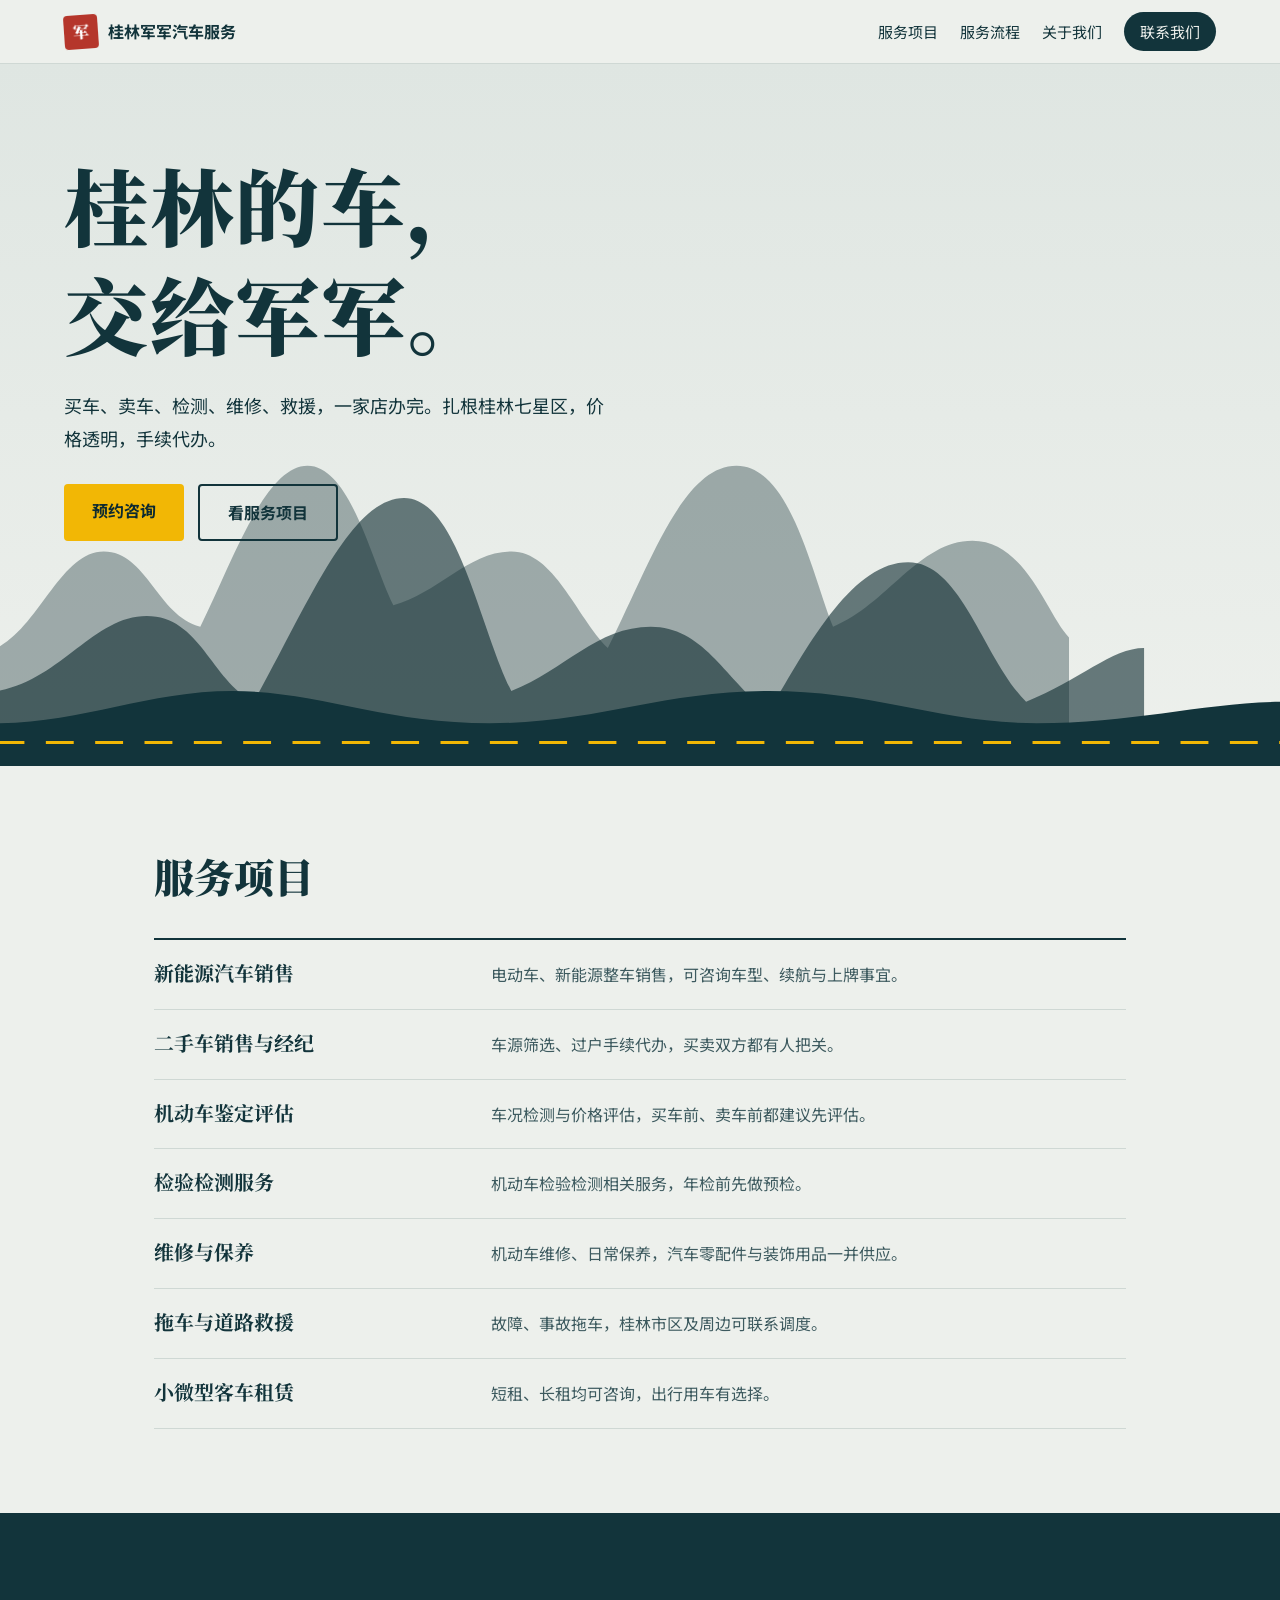
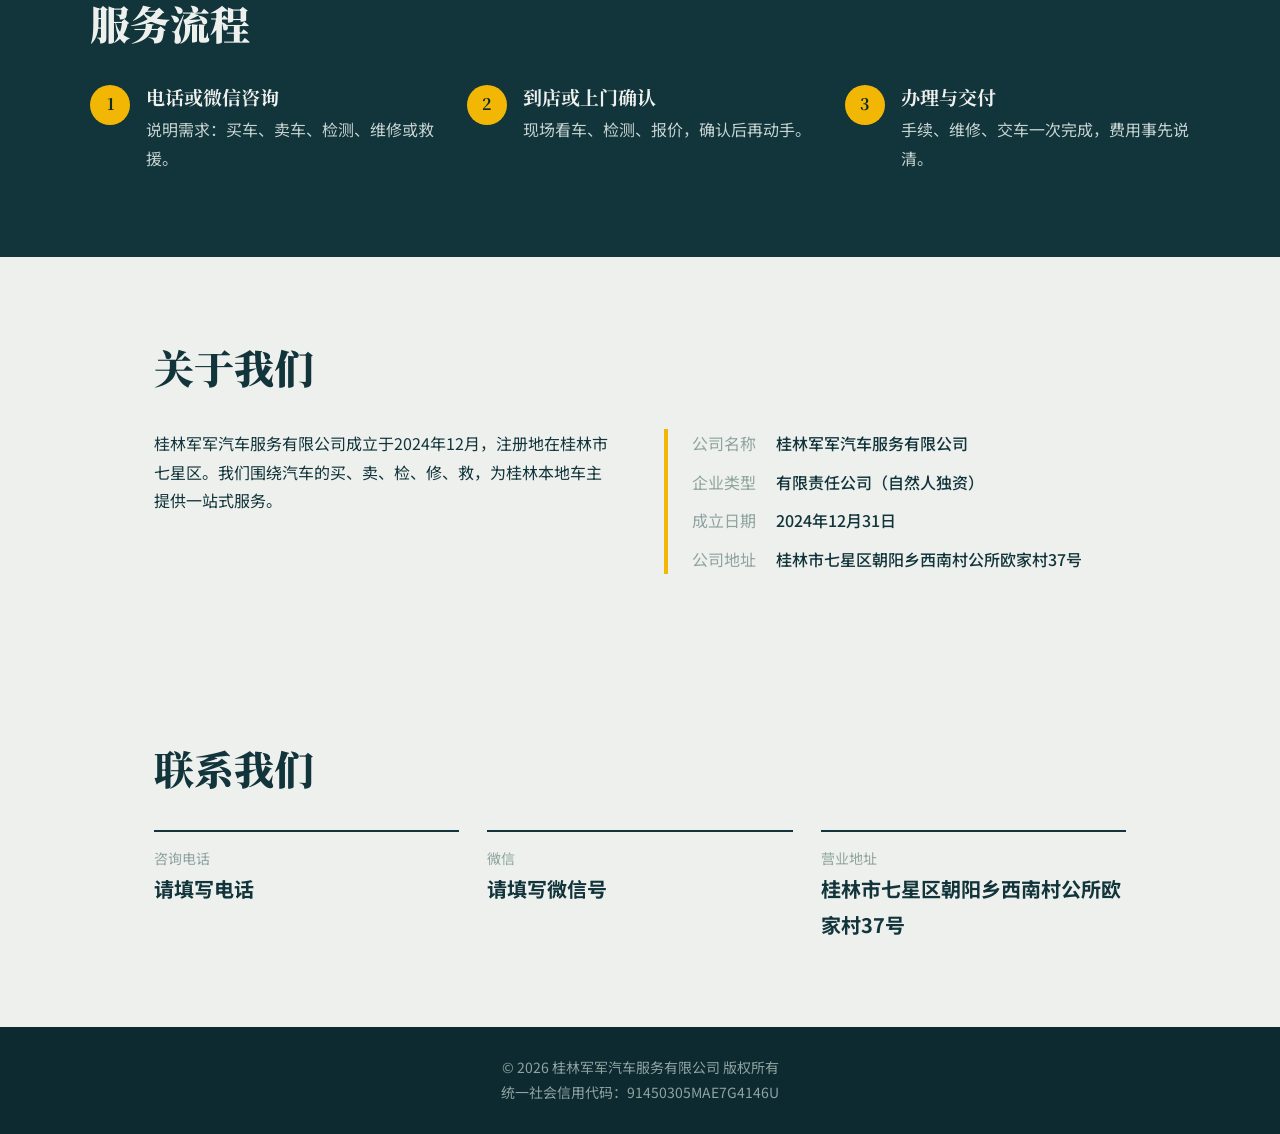
==== index.html @ 0c083b57 "Add files via upload" ====
<!DOCTYPE html>
<html lang="zh-CN">
<head>
<meta charset="UTF-8">
<meta name="viewport" content="width=device-width, initial-scale=1">
<title>桂林军军汽车服务有限公司｜桂林七星区汽车销售、维修保养、二手车、道路救援</title>
<meta name="description" content="桂林军军汽车服务有限公司，位于桂林市七星区，提供新能源汽车与二手车销售、二手车经纪、机动车鉴定评估、维修保养、拖车救援、小微型客车租赁。">
<link rel="icon" href="favicon.svg" type="image/svg+xml">
<link rel="preconnect" href="https://fonts.googleapis.com">
<link rel="preconnect" href="https://fonts.gstatic.com" crossorigin>
<link href="https://fonts.googleapis.com/css2?family=Noto+Sans+SC:wght@400;500;700&family=Noto+Serif+SC:wght@600;900&display=swap" rel="stylesheet">
<link rel="stylesheet" href="style.css">
</head>
<body>

<header class="top">
  <a class="brand" href="#">
    <span class="seal">军</span>
    <span>桂林军军汽车服务</span>
  </a>
  <nav>
    <a href="#services">服务项目</a>
    <a href="#process">服务流程</a>
    <a href="#about">关于我们</a>
    <a href="#contact" class="nav-cta">联系我们</a>
  </nav>
</header>

<main>
<section class="hero">
  <div class="hero-text">
    <h1>桂林的车，<br>交给军军。</h1>
    <p>买车、卖车、检测、维修、救援，一家店办完。扎根桂林七星区，价格透明，手续代办。</p>
    <div class="hero-actions">
      <a class="btn" href="#contact">预约咨询</a>
      <a class="btn ghost" href="#services">看服务项目</a>
    </div>
  </div>
  <svg class="karst" viewBox="0 0 1200 360" preserveAspectRatio="xMidYMax slice" aria-hidden="true">
    <path d="M0 360V250c40-20 60-90 100-90s50 60 90 70c30-60 60-150 100-150s60 90 80 130c40-10 70-50 110-50s60 60 90 90c40-80 70-170 120-170s70 100 90 150c50-20 80-80 130-80s70 70 90 90V360z" fill="#0d2a30" opacity=".35"/>
    <path d="M0 360V290c60-10 90-70 140-70s60 60 100 80c50-90 90-190 140-190s70 120 100 180c50-20 80-60 130-60s70 50 110 80c40-70 80-140 130-140s70 90 110 130c50-20 80-50 110-50V360z" fill="#0d2a30" opacity=".6"/>
    <path d="M0 360V320c80 0 140-30 220-30s140 30 240 30 160-30 260-30 160 30 250 30 160-20 230-20V360z" fill="#12343B"/>
    <path d="M0 338h1200" stroke="#F2B705" stroke-width="3" stroke-dasharray="26 20"/>
  </svg>
</section>

<section id="services" class="block">
  <h2>服务项目</h2>
  <ul class="rows">
    <li><h3>新能源汽车销售</h3><p>电动车、新能源整车销售，可咨询车型、续航与上牌事宜。</p></li>
    <li><h3>二手车销售与经纪</h3><p>车源筛选、过户手续代办，买卖双方都有人把关。</p></li>
    <li><h3>机动车鉴定评估</h3><p>车况检测与价格评估，买车前、卖车前都建议先评估。</p></li>
    <li><h3>检验检测服务</h3><p>机动车检验检测相关服务，年检前先做预检。</p></li>
    <li><h3>维修与保养</h3><p>机动车维修、日常保养，汽车零配件与装饰用品一并供应。</p></li>
    <li><h3>拖车与道路救援</h3><p>故障、事故拖车，桂林市区及周边可联系调度。</p></li>
    <li><h3>小微型客车租赁</h3><p>短租、长租均可咨询，出行用车有选择。</p></li>
  </ul>
</section>

<section id="process" class="block alt">
  <h2>服务流程</h2>
  <ol class="steps">
    <li><b>1</b><div><h3>电话或微信咨询</h3><p>说明需求：买车、卖车、检测、维修或救援。</p></div></li>
    <li><b>2</b><div><h3>到店或上门确认</h3><p>现场看车、检测、报价，确认后再动手。</p></div></li>
    <li><b>3</b><div><h3>办理与交付</h3><p>手续、维修、交车一次完成，费用事先说清。</p></div></li>
  </ol>
</section>

<section id="about" class="block">
  <h2>关于我们</h2>
  <div class="about">
    <p>桂林军军汽车服务有限公司成立于2024年12月，注册地在桂林市七星区。我们围绕汽车的买、卖、检、修、救，为桂林本地车主提供一站式服务。</p>
    <dl class="facts">
      <dt>公司名称</dt><dd>桂林军军汽车服务有限公司</dd>
      <dt>企业类型</dt><dd>有限责任公司（自然人独资）</dd>
      <dt>成立日期</dt><dd>2024年12月31日</dd>
      <dt>公司地址</dt><dd>桂林市七星区朝阳乡西南村公所欧家村37号</dd>
    </dl>
  </div>
</section>

<section id="contact" class="block contact">
  <h2>联系我们</h2>
  <div class="contact-grid">
    <div><span class="label">咨询电话</span><a href="tel:00000000000">请填写电话</a></div>
    <div><span class="label">微信</span><span>请填写微信号</span></div>
    <div><span class="label">营业地址</span><span>桂林市七星区朝阳乡西南村公所欧家村37号</span></div>
  </div>
</section>
</main>

<footer>
  <p>© <span id="y">2025</span> 桂林军军汽车服务有限公司 版权所有</p>
  <p>统一社会信用代码：91450305MAE7G4146U</p>
  <!-- 备案号：取得ICP备案后填写，例如 桂ICP备XXXXXXXX号 -->
</footer>

<script src="script.js"></script>
</body>
</html>
---- style.css ----
:root{--mist:#EDF0EC;--ink:#12343B;--ink2:#0d2a30;--haze:#8FA3A0;--sign:#F2B705;--seal:#B5362B;--line:#cfd8d4}
*{box-sizing:border-box;margin:0;padding:0}
html{scroll-behavior:smooth}
body{font-family:"Noto Sans SC","PingFang SC","Microsoft YaHei",sans-serif;background:var(--mist);color:var(--ink);line-height:1.8;font-size:16px}
h1,h2,h3{font-family:"Noto Serif SC","Songti SC",serif;line-height:1.3}
a{color:inherit}
:focus-visible{outline:3px solid var(--sign);outline-offset:3px}

.top{position:sticky;top:0;z-index:10;display:flex;justify-content:space-between;align-items:center;padding:12px 5vw;background:rgba(237,240,236,.92);backdrop-filter:blur(8px);border-bottom:1px solid var(--line)}
.brand{display:flex;align-items:center;gap:10px;text-decoration:none;font-weight:700}
.seal{display:inline-grid;place-items:center;width:34px;height:34px;background:var(--seal);color:#fff;font-family:"Noto Serif SC",serif;font-weight:900;border-radius:4px;transform:rotate(-4deg)}
nav{display:flex;gap:22px;align-items:center}
nav a{text-decoration:none;font-size:15px}
nav a:hover{color:var(--seal)}
.nav-cta{background:var(--ink);color:var(--mist);padding:6px 16px;border-radius:999px}
.nav-cta:hover{color:var(--sign)}

.hero{position:relative;min-height:78vh;background:linear-gradient(#dfe6e2,var(--mist));overflow:hidden;display:flex;align-items:center;padding:0 5vw 140px}
.hero-text{position:relative;z-index:2;max-width:640px}
.hero h1{font-size:clamp(40px,7vw,84px);font-weight:900;letter-spacing:.02em}
.hero p{margin:22px 0 30px;max-width:30em;font-size:18px}
.hero-actions{display:flex;gap:14px;flex-wrap:wrap}
.btn{display:inline-block;padding:12px 28px;background:var(--sign);color:var(--ink2);font-weight:700;text-decoration:none;border-radius:4px;transition:transform .15s}
.btn:hover{transform:translateY(-2px)}
.btn.ghost{background:transparent;border:2px solid var(--ink);color:var(--ink)}
.karst{position:absolute;left:0;right:0;bottom:0;width:100%;height:55%;z-index:1}

.block{padding:84px 5vw;max-width:1100px;margin:0 auto}
.block.alt{max-width:none;background:var(--ink);color:var(--mist)}
.block.alt>*{max-width:1100px;margin-left:auto;margin-right:auto}
.block h2{font-size:clamp(28px,4vw,40px);margin-bottom:36px;font-weight:900}

.rows{list-style:none;border-top:2px solid var(--ink)}
.rows li{display:grid;grid-template-columns:minmax(160px,1fr) 2fr;gap:20px;padding:20px 0;border-bottom:1px solid var(--line)}
.rows h3{font-size:20px}
.rows p{color:#3d5a5f}

.steps{list-style:none;display:grid;grid-template-columns:repeat(3,1fr);gap:32px}
.steps li{display:flex;gap:16px}
.steps b{flex:none;display:grid;place-items:center;width:40px;height:40px;border-radius:50%;background:var(--sign);color:var(--ink2);font-family:"Noto Serif SC",serif}
.steps h3{font-size:19px;margin-bottom:6px}
.steps p{color:#c5d3d0}

.about{display:grid;grid-template-columns:1fr 1fr;gap:48px;align-items:start}
.facts{display:grid;grid-template-columns:auto 1fr;gap:10px 20px;border-left:4px solid var(--sign);padding-left:24px}
.facts dt{color:var(--haze)}
.facts dd{font-weight:500}

.contact-grid{display:grid;grid-template-columns:repeat(3,1fr);gap:28px}
.contact-grid>div{border-top:2px solid var(--ink);padding-top:14px}
.label{display:block;color:var(--haze);font-size:14px}
.contact-grid a,.contact-grid span:not(.label){font-size:20px;font-weight:700;text-decoration:none}

footer{background:var(--ink2);color:var(--haze);text-align:center;padding:28px 5vw;font-size:14px}

@media(max-width:760px){
  nav a:not(.nav-cta){display:none}
  .rows li,.about,.steps,.contact-grid{grid-template-columns:1fr}
  .hero{min-height:70vh}
}
@media(prefers-reduced-motion:reduce){html{scroll-behavior:auto}.btn{transition:none}}
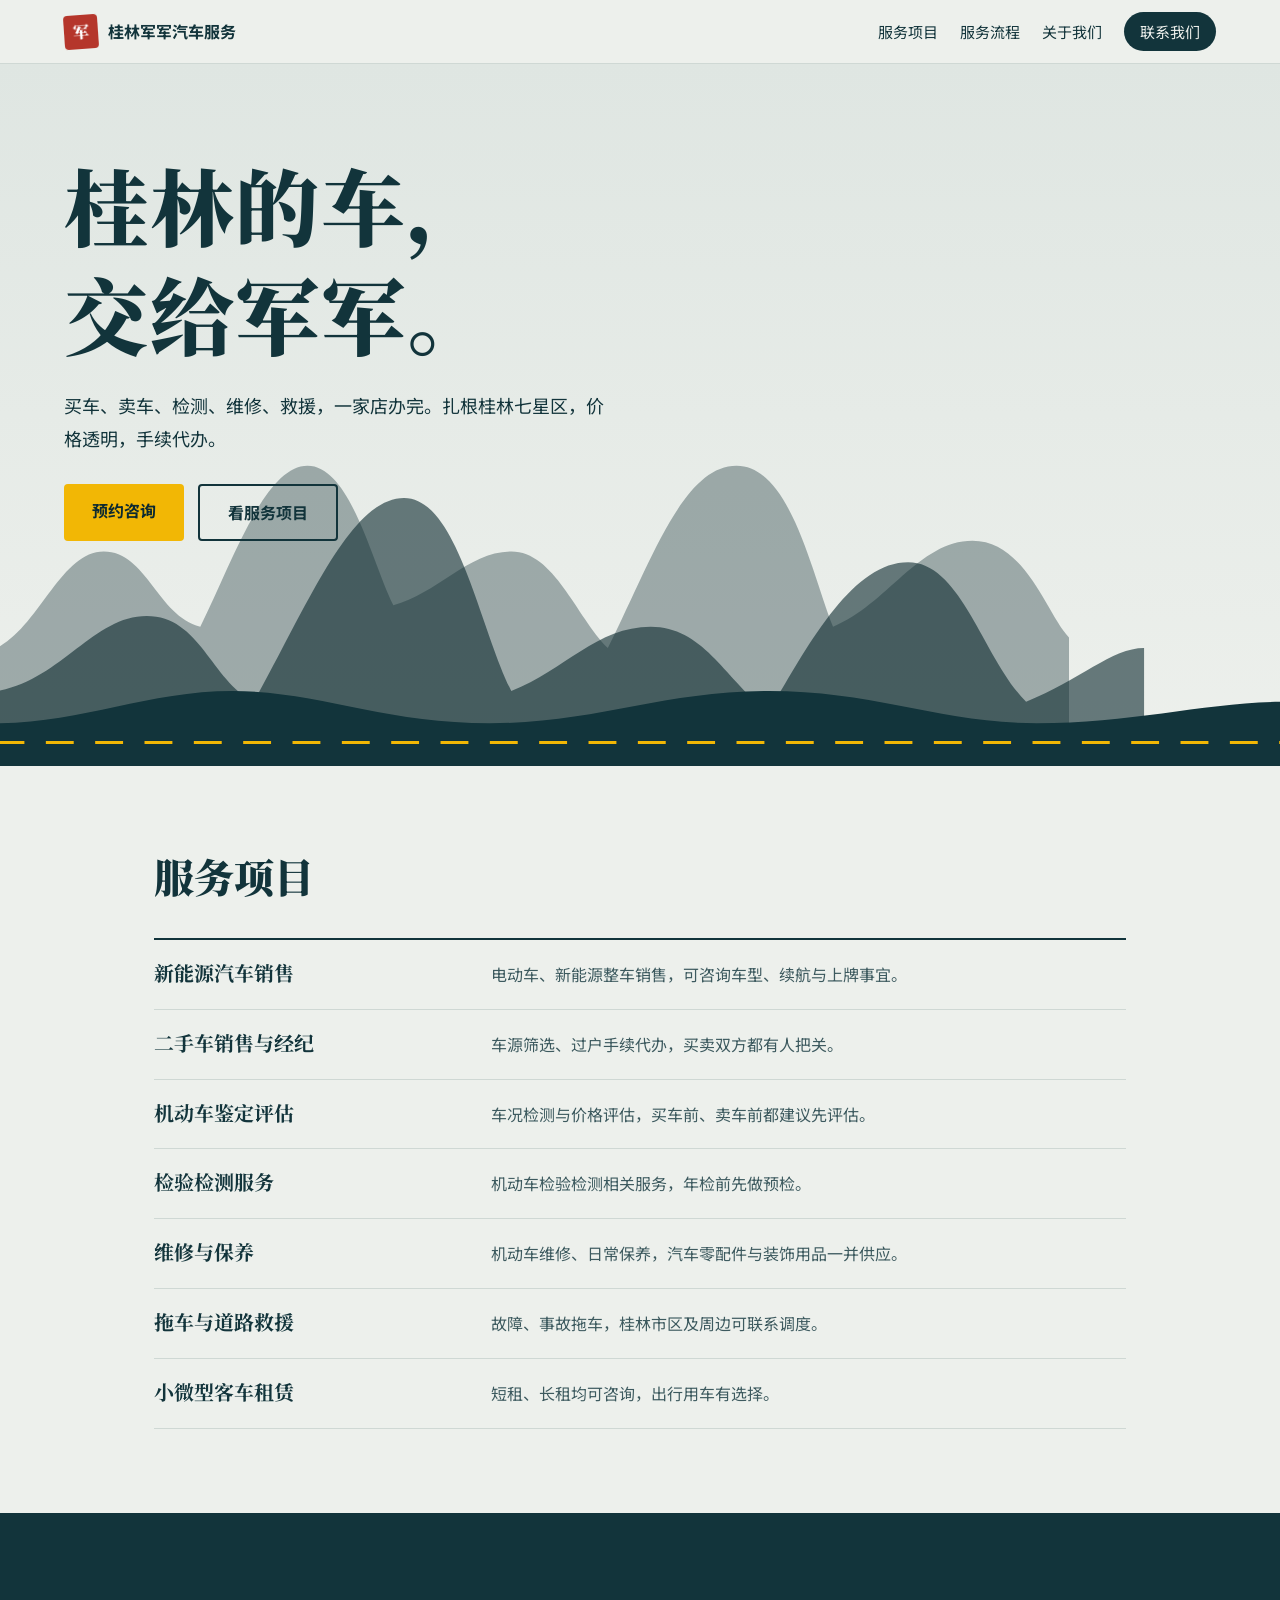
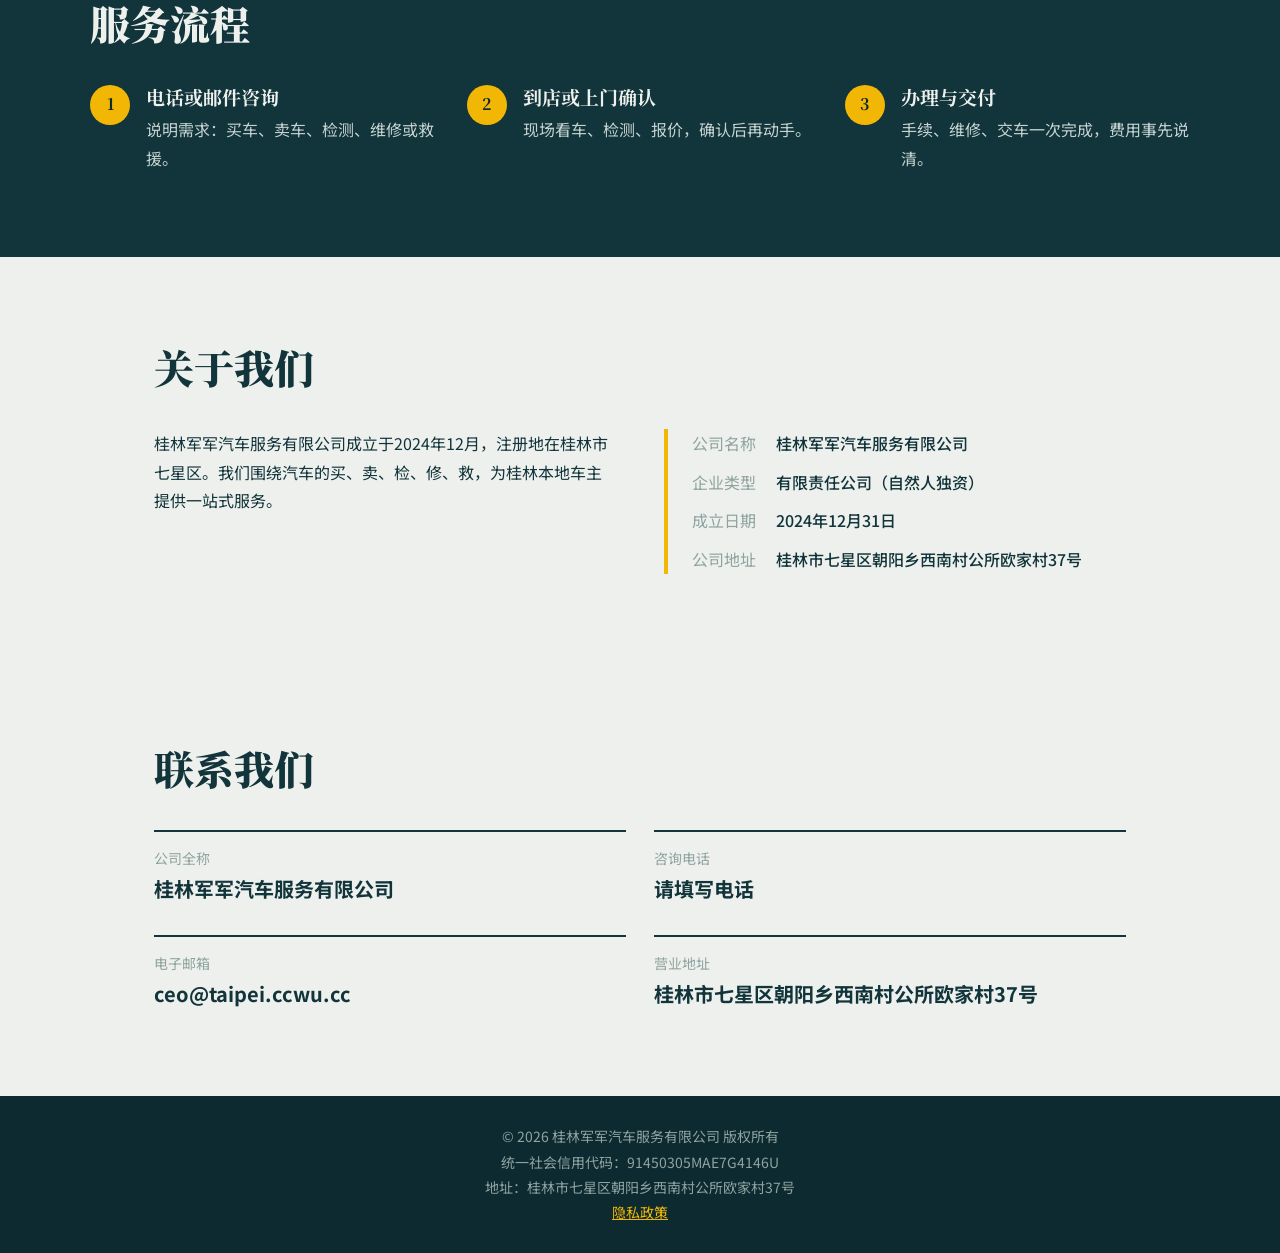
==== commit 368b4724: "Add files via upload" ====
--- a/index.html
+++ b/index.html
@@ -5,6 +5,9 @@
 <meta name="viewport" content="width=device-width, initial-scale=1">
 <title>桂林军军汽车服务有限公司｜桂林七星区汽车销售、维修保养、二手车、道路救援</title>
 <meta name="description" content="桂林军军汽车服务有限公司，位于桂林市七星区，提供新能源汽车与二手车销售、二手车经纪、机动车鉴定评估、维修保养、拖车救援、小微型客车租赁。">
+<!-- Meta 网域验证：在商务管理平台取得代码后，取消注释并替换 -->
+<!-- <meta name="facebook-domain-verification" content="在此填入验证码"> -->
+<script type="application/ld+json">{"@context":"https://schema.org","@type":"AutoRepair","name":"桂林军军汽车服务有限公司","address":{"@type":"PostalAddress","addressCountry":"CN","addressRegion":"广西壮族自治区","addressLocality":"桂林市","streetAddress":"七星区朝阳乡西南村公所欧家村37号"}}</script>
 <link rel="icon" href="favicon.svg" type="image/svg+xml">
 <link rel="preconnect" href="https://fonts.googleapis.com">
 <link rel="preconnect" href="https://fonts.gstatic.com" crossorigin>
@@ -60,7 +63,7 @@
 <section id="process" class="block alt">
   <h2>服务流程</h2>
   <ol class="steps">
-    <li><b>1</b><div><h3>电话或微信咨询</h3><p>说明需求：买车、卖车、检测、维修或救援。</p></div></li>
+    <li><b>1</b><div><h3>电话或邮件咨询</h3><p>说明需求：买车、卖车、检测、维修或救援。</p></div></li>
     <li><b>2</b><div><h3>到店或上门确认</h3><p>现场看车、检测、报价，确认后再动手。</p></div></li>
     <li><b>3</b><div><h3>办理与交付</h3><p>手续、维修、交车一次完成，费用事先说清。</p></div></li>
   </ol>
@@ -82,8 +85,9 @@
 <section id="contact" class="block contact">
   <h2>联系我们</h2>
   <div class="contact-grid">
+    <div><span class="label">公司全称</span><span>桂林军军汽车服务有限公司</span></div>
     <div><span class="label">咨询电话</span><a href="tel:00000000000">请填写电话</a></div>
-    <div><span class="label">微信</span><span>请填写微信号</span></div>
+    <div><span class="label">电子邮箱</span><a href="mailto:ceo@taipei.ccwu.cc">ceo@taipei.ccwu.cc</a></div>
     <div><span class="label">营业地址</span><span>桂林市七星区朝阳乡西南村公所欧家村37号</span></div>
   </div>
 </section>
@@ -92,6 +96,8 @@
 <footer>
   <p>© <span id="y">2025</span> 桂林军军汽车服务有限公司 版权所有</p>
   <p>统一社会信用代码：91450305MAE7G4146U</p>
+  <p>地址：桂林市七星区朝阳乡西南村公所欧家村37号</p>
+  <p><a href="privacy.html">隐私政策</a></p>
   <!-- 备案号：取得ICP备案后填写，例如 桂ICP备XXXXXXXX号 -->
 </footer>
 
--- a/style.css
+++ b/style.css
@@ -46,7 +46,7 @@
 .facts dt{color:var(--haze)}
 .facts dd{font-weight:500}
 
-.contact-grid{display:grid;grid-template-columns:repeat(3,1fr);gap:28px}
+.contact-grid{display:grid;grid-template-columns:repeat(2,1fr);gap:28px}
 .contact-grid>div{border-top:2px solid var(--ink);padding-top:14px}
 .label{display:block;color:var(--haze);font-size:14px}
 .contact-grid a,.contact-grid span:not(.label){font-size:20px;font-weight:700;text-decoration:none}
@@ -59,3 +59,6 @@
   .hero{min-height:70vh}
 }
 @media(prefers-reduced-motion:reduce){html{scroll-behavior:auto}.btn{transition:none}}
+
+footer a{color:var(--sign)}
+.doc{max-width:760px;margin:0 auto;padding:60px 5vw}.doc h1{margin-bottom:24px}.doc h2{font-size:20px;margin:28px 0 8px}
